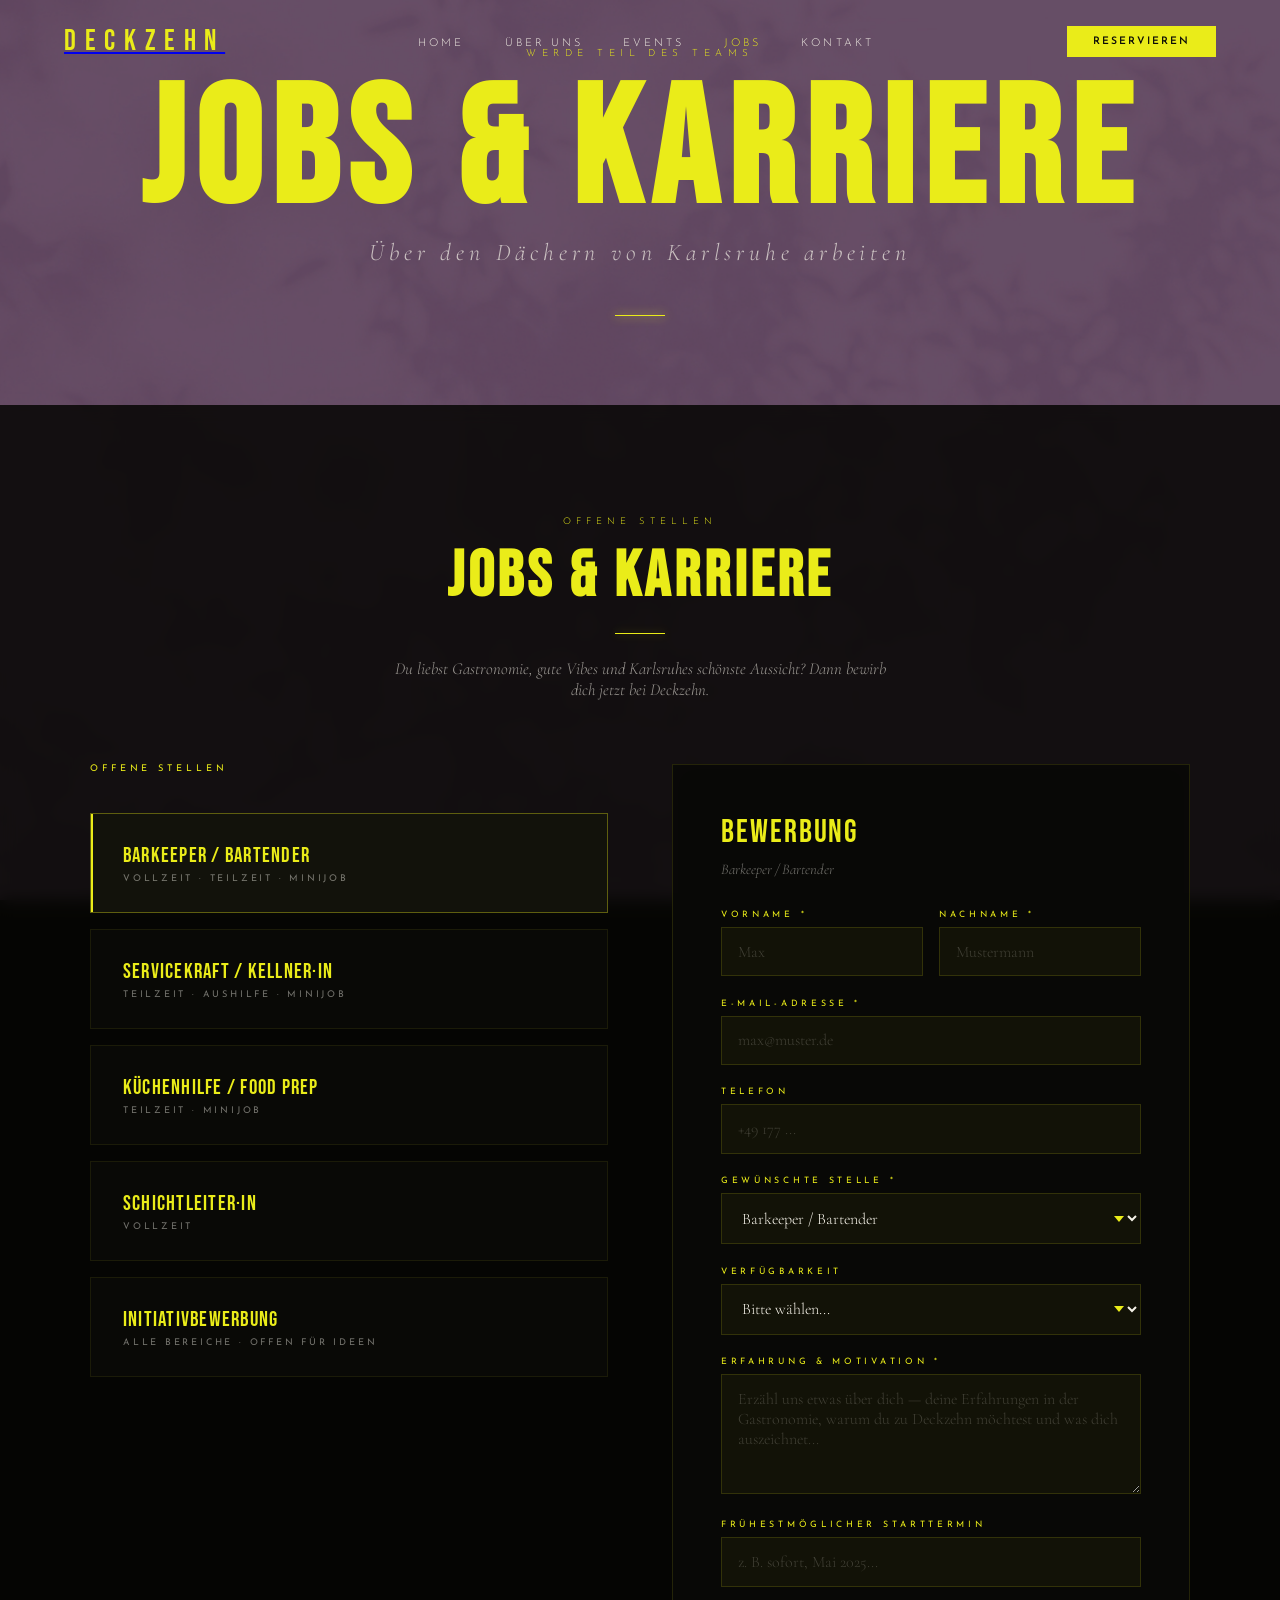
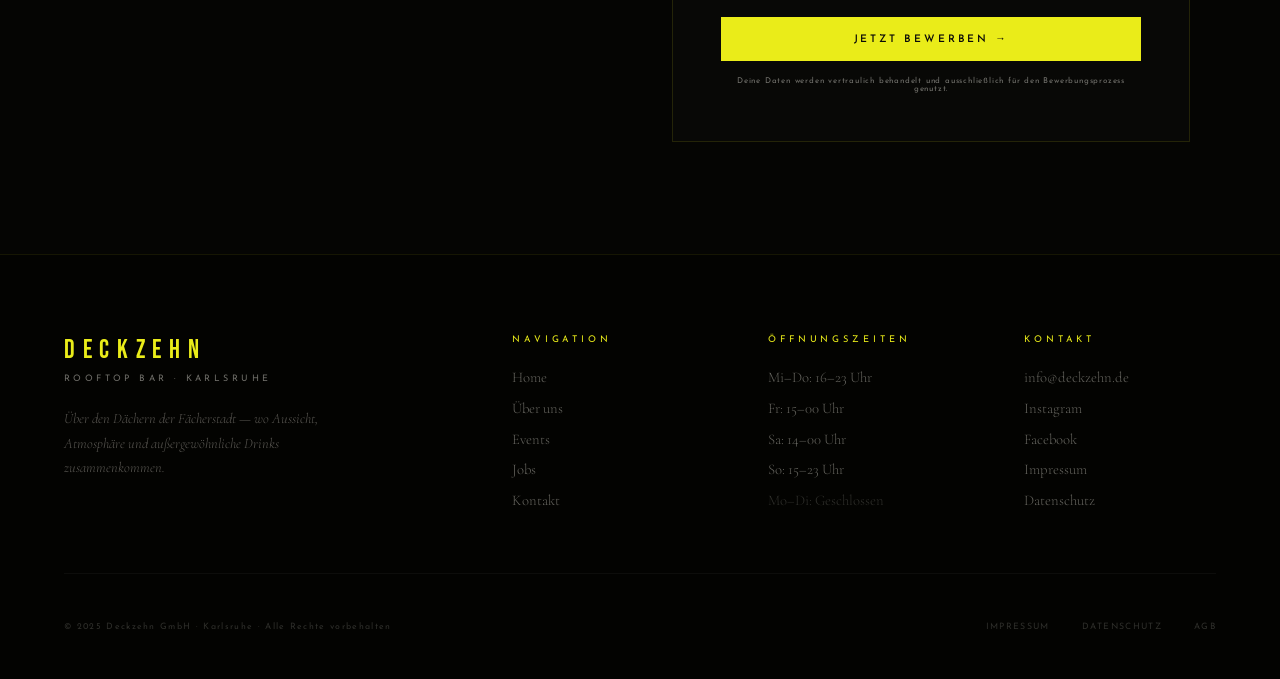
==== jobs.html @ 4a0c1bcc "Initial commit" ====
<!DOCTYPE html>
<html lang="de">
<head>
<meta charset="UTF-8">
<meta name="viewport" content="width=device-width, initial-scale=1.0">
<title>Jobs & Karriere | DECKZEHN Rooftop Bar Karlsruhe</title>
<link rel="preconnect" href="https://fonts.googleapis.com">
<link href="https://fonts.googleapis.com/css2?family=Bebas+Neue&family=Josefin+Sans:wght@100;200;300;400;600&family=Cormorant+Garamond:ital,wght@0,300;0,400;0,600;1,300;1,400&display=swap" rel="stylesheet">
<link rel="stylesheet" href="assets/css/styles.css">
</head>
<body>

<!-- NAVIGATION -->
<nav id="nav">
  <a href="index.html" class="nav-logo">
    <img src="https://deckzehn.de/wp-content/uploads/2025/05/Unbenannt-1_Zeichenflaeche-1-Kopie-2-scaled-e1747770946816.png"
         alt="DECKZEHN Logo"
         onerror="this.style.display='none'; this.nextElementSibling.style.display='block';">
    <span style="display:none; font-family:'Bebas Neue',sans-serif; font-size:1.8rem; letter-spacing:0.3em; color:#EAEC19;">DECKZEHN</span>
  </a>
  <ul class="nav-links">
    <li><a href="index.html">Home</a></li>
    <li><a href="index.html#about">Über uns</a></li>
    <li><a href="index.html#events">Events</a></li>
    <li><a href="jobs.html" style="color:var(--yellow);">Jobs</a></li>
    <li><a href="index.html#kontakt">Kontakt</a></li>
  </ul>
  <a href="index.html#kontakt" class="nav-cta">Reservieren</a>
  <button class="hamburger" id="hamburger" aria-label="Menü öffnen">
    <span></span><span></span><span></span>
  </button>
</nav>

<!-- MOBILE MENU -->
<div class="mobile-menu" id="mobileMenu">
  <a href="index.html" onclick="closeMobile()">Home</a>
  <a href="index.html#about" onclick="closeMobile()">Über uns</a>
  <a href="index.html#events" onclick="closeMobile()">Events</a>
  <a href="jobs.html" onclick="closeMobile()">Jobs</a>
  <a href="index.html#kontakt" onclick="closeMobile()">Kontakt</a>
</div>

<!-- JOBS HERO -->
<section class="hero" style="height:45vh; min-height:380px;">
  <div class="hero-content">
    <p class="hero-eyebrow">Werde Teil des Teams</p>
    <h1 class="hero-title">Jobs & Karriere</h1>
    <p class="hero-subtitle-line">Über den Dächern von Karlsruhe arbeiten</p>
    <div class="hero-divider"></div>
  </div>
</section>

<!-- JOBS / KARRIERE -->
<section class="jobs-section section-bg-dark" id="jobs">
  <div class="jobs-inner">
    <div class="jobs-header fade-in">
      <span class="section-label">Offene Stellen</span>
      <h2 class="section-title">Jobs & Karriere</h2>
      <div class="gold-line" style="margin:0 auto 1.5rem;"></div>
      <p style="font-family:var(--serif); font-size:1.05rem; font-weight:300; color:rgba(245,242,232,0.6); font-style:italic; max-width:500px; margin:0 auto;">
        Du liebst Gastronomie, gute Vibes und Karlsruhes schönste Aussicht? Dann bewirb dich jetzt bei Deckzehn.
      </p>
    </div>

    <div class="jobs-grid">
      <!-- Open Positions -->
      <div class="job-positions fade-in">
        <p style="font-family:var(--sans); font-size:0.58rem; letter-spacing:0.42em; text-transform:uppercase; color:var(--yellow); margin-bottom:1.5rem;">Offene Stellen</p>

        <div class="job-card active" onclick="selectJob(this, 'Barkeeper / Bartender')">
          <div class="job-title">Barkeeper / Bartender</div>
          <div class="job-type">Vollzeit · Teilzeit · Minijob</div>
        </div>

        <div class="job-card" onclick="selectJob(this, 'Servicekraft / Kellner·in')">
          <div class="job-title">Servicekraft / Kellner·in</div>
          <div class="job-type">Teilzeit · Aushilfe · Minijob</div>
        </div>

        <div class="job-card" onclick="selectJob(this, 'Küchenhilfe / Food Prep')">
          <div class="job-title">Küchenhilfe / Food Prep</div>
          <div class="job-type">Teilzeit · Minijob</div>
        </div>

        <div class="job-card" onclick="selectJob(this, 'Schichtleiter·in')">
          <div class="job-title">Schichtleiter·in</div>
          <div class="job-type">Vollzeit</div>
        </div>

        <div class="job-card" onclick="selectJob(this, 'Initiativbewerbung')">
          <div class="job-title">Initiativbewerbung</div>
          <div class="job-type">Alle Bereiche · Offen für Ideen</div>
        </div>
      </div>

      <!-- Application Form -->
      <div class="fade-in">
        <div class="application-form">
          <div id="formContent">
            <div class="form-title">Bewerbung</div>
            <div class="form-subtitle" id="formJobTitle">Barkeeper / Bartender</div>

            <div class="form-row">
              <div class="form-group">
                <label class="form-label" for="fName">Vorname *</label>
                <input class="form-input" type="text" id="fName" placeholder="Max" required>
              </div>
              <div class="form-group">
                <label class="form-label" for="fLastName">Nachname *</label>
                <input class="form-input" type="text" id="fLastName" placeholder="Mustermann" required>
              </div>
            </div>

            <div class="form-group">
              <label class="form-label" for="fEmail">E-Mail-Adresse *</label>
              <input class="form-input" type="email" id="fEmail" placeholder="max@muster.de" required>
            </div>

            <div class="form-group">
              <label class="form-label" for="fPhone">Telefon</label>
              <input class="form-input" type="tel" id="fPhone" placeholder="+49 177 ...">
            </div>

            <div class="form-group">
              <label class="form-label" for="fPosition">Gewünschte Stelle *</label>
              <select class="form-select form-input" id="fPosition">
                <option value="barkeeper">Barkeeper / Bartender</option>
                <option value="service">Servicekraft / Kellner·in</option>
                <option value="kueche">Küchenhilfe / Food Prep</option>
                <option value="schichtleiter">Schichtleiter·in</option>
                <option value="initiativ">Initiativbewerbung</option>
              </select>
            </div>

            <div class="form-group">
              <label class="form-label" for="fAvail">Verfügbarkeit</label>
              <select class="form-select form-input" id="fAvail">
                <option value="">Bitte wählen...</option>
                <option value="vollzeit">Vollzeit</option>
                <option value="teilzeit">Teilzeit</option>
                <option value="minijob">Minijob / Aushilfe</option>
                <option value="praktikum">Praktikum</option>
              </select>
            </div>

            <div class="form-group">
              <label class="form-label" for="fExp">Erfahrung & Motivation *</label>
              <textarea class="form-textarea" id="fExp" placeholder="Erzähl uns etwas über dich — deine Erfahrungen in der Gastronomie, warum du zu Deckzehn möchtest und was dich auszeichnet..."></textarea>
            </div>

            <div class="form-group">
              <label class="form-label" for="fStart">Frühestmöglicher Starttermin</label>
              <input class="form-input" type="text" id="fStart" placeholder="z. B. sofort, Mai 2025...">
            </div>

            <button class="form-submit" onclick="submitApplication()">Jetzt bewerben →</button>

            <p style="font-family:var(--sans); font-size:0.5rem; letter-spacing:0.1em; color:var(--muted); margin-top:1rem; text-align:center;">
              Deine Daten werden vertraulich behandelt und ausschließlich für den Bewerbungsprozess genutzt.
            </p>
          </div>

          <div class="form-success" id="formSuccess">
            <div class="form-success-icon">✦</div>
            <div class="form-success-title">Danke!</div>
            <p class="form-success-text">Deine Bewerbung ist bei uns eingegangen.<br>Wir melden uns so bald wie möglich bei dir.</p>
            <br>
            <a href="index.html" class="btn-outline" style="margin-top:1.5rem;">Zurück zur Startseite</a>
          </div>
        </div>
      </div>
    </div>
  </div>
</section>

<!-- FOOTER -->
<footer>
  <div class="footer-top">
    <div>
      <img class="footer-logo-img"
           src="https://deckzehn.de/wp-content/uploads/2025/05/Unbenannt-1_Zeichenflaeche-1-Kopie-2-scaled-e1747770946816.png"
           alt="DECKZEHN"
           onerror="this.style.display='none'; this.nextElementSibling.style.display='block';">
      <span style="display:none; font-family:'Bebas Neue',sans-serif; font-size:1.6rem; letter-spacing:0.3em; color:#EAEC19; margin-bottom:0.5rem; display:block;">DECKZEHN</span>
      <span class="footer-brand-sub">Rooftop Bar · Karlsruhe</span>
      <p class="footer-tagline">Über den Dächern der Fächerstadt — wo Aussicht, Atmosphäre und außergewöhnliche Drinks zusammenkommen.</p>
    </div>

    <div>
      <span class="footer-col-title">Navigation</span>
      <ul class="footer-links">
        <li><a href="index.html">Home</a></li>
        <li><a href="index.html#about">Über uns</a></li>
        <li><a href="index.html#events">Events</a></li>
        <li><a href="jobs.html">Jobs</a></li>
        <li><a href="index.html#kontakt">Kontakt</a></li>
      </ul>
    </div>

    <div>
      <span class="footer-col-title">Öffnungszeiten</span>
      <ul class="footer-links">
        <li><a href="#">Mi–Do: 16–23 Uhr</a></li>
        <li><a href="#">Fr: 15–00 Uhr</a></li>
        <li><a href="#">Sa: 14–00 Uhr</a></li>
        <li><a href="#">So: 15–23 Uhr</a></li>
        <li><a href="#" style="color:rgba(245,242,232,0.18);">Mo–Di: Geschlossen</a></li>
      </ul>
    </div>

    <div>
      <span class="footer-col-title">Kontakt</span>
      <ul class="footer-links">
        <li><a href="mailto:info@deckzehn.de">info@deckzehn.de</a></li>
        <li><a href="https://instagram.com/deckzehn_ka" target="_blank">Instagram</a></li>
        <li><a href="https://facebook.com/deckzehn" target="_blank">Facebook</a></li>
        <li><a href="https://deckzehn.de/impressum" target="_blank">Impressum</a></li>
        <li><a href="https://deckzehn.de/datenschutz" target="_blank">Datenschutz</a></li>
      </ul>
    </div>
  </div>

  <div class="footer-bottom">
    <p class="footer-copy">© 2025 Deckzehn GmbH · Karlsruhe · Alle Rechte vorbehalten</p>
    <div class="footer-legal">
      <a href="https://deckzehn.de/impressum" target="_blank">Impressum</a>
      <a href="https://deckzehn.de/datenschutz" target="_blank">Datenschutz</a>
      <a href="#">AGB</a>
    </div>
  </div>
</footer>

<script>
  // Sticky nav
  const nav = document.getElementById('nav');
  window.addEventListener('scroll', () => {
    nav.classList.toggle('scrolled', window.scrollY > 60);
  });

  // Hamburger
  const hamburger = document.getElementById('hamburger');
  const mobileMenu = document.getElementById('mobileMenu');
  hamburger.addEventListener('click', () => {
    mobileMenu.classList.toggle('open');
  });

  function closeMobile() {
    mobileMenu.classList.remove('open');
  }

  // Intersection observer for fade-in
  const observer = new IntersectionObserver((entries) => {
    entries.forEach((entry, i) => {
      if (entry.isIntersecting) {
        setTimeout(() => entry.target.classList.add('visible'), i * 80);
      }
    });
  }, { threshold: 0.1 });

  document.querySelectorAll('.fade-in').forEach(el => observer.observe(el));

  // Job card selection
  function selectJob(card, title) {
    document.querySelectorAll('.job-card').forEach(c => c.classList.remove('active'));
    card.classList.add('active');
    document.getElementById('formJobTitle').textContent = title;
    const pos = document.getElementById('fPosition');
    const map = {
      'Barkeeper / Bartender': 'barkeeper',
      'Servicekraft / Kellner·in': 'service',
      'Küchenhilfe / Food Prep': 'kueche',
      'Schichtleiter·in': 'schichtleiter',
      'Initiativbewerbung': 'initiativ'
    };
    if (map[title]) pos.value = map[title];
  }

  // Form submit
  function submitApplication() {
    const name = document.getElementById('fName').value.trim();
    const email = document.getElementById('fEmail').value.trim();
    const exp = document.getElementById('fExp').value.trim();

    if (!name || !email || !exp) {
      [['fName', name], ['fEmail', email], ['fExp', exp]].forEach(([id, val]) => {
        const el = document.getElementById(id);
        if (!val) {
          el.style.borderColor = 'rgba(255,80,80,0.6)';
          setTimeout(() => el.style.borderColor = '', 2000);
        }
      });
      return;
    }

    document.getElementById('formContent').style.display = 'none';
    document.getElementById('formSuccess').classList.add('visible');
  }
</script>
</body>
</html>
---- assets/css/styles.css ----
*, *::before, *::after { margin: 0; padding: 0; box-sizing: border-box; }

  :root {
    --yellow: #EAEC19;
    --yellow-dim: rgba(234, 236, 25, 0.75);
    --yellow-soft: rgba(234, 236, 25, 0.12);
    --yellow-glow: rgba(234, 236, 25, 0.25);
    --near-black: #0A0A08;
    --dark-bg: #0D0D0B;
    --card-bg: rgba(15,15,10,0.85);
    --off-white: #F5F2E8;
    --muted: rgba(245,242,232,0.45);
    --serif: 'Cormorant Garamond', Georgia, serif;
    --display: 'Bebas Neue', sans-serif;
    --sans: 'Josefin Sans', sans-serif;
    --transition: 0.4s cubic-bezier(0.25, 0.46, 0.45, 0.94);
    --bg-image: url('../images/deckzehn_background.jpg');
  }

  html { scroll-behavior: smooth; }

  body {
    font-family: var(--sans);
    background: var(--dark-bg) var(--bg-image) center/cover fixed;
    color: var(--off-white);
    overflow-x: hidden;
    cursor: default;
  }

  /* Global background overlay so content stays readable */
  body::before {
    content: '';
    position: fixed;
    inset: 0;
    background: rgba(8, 8, 5, 0.55);
    z-index: 0;
    pointer-events: none;
  }

  /* All sections sit above the overlay */
  nav, section, footer, .mobile-menu, .hero {
    position: relative;
    z-index: 1;
  }

  /* === NAV === */
  nav {
    position: fixed;
    top: 0; left: 0; right: 0;
    z-index: 100;
    display: flex;
    align-items: center;
    justify-content: space-between;
    padding: 1.5rem 4rem;
    transition: background var(--transition), padding var(--transition);
  }

  nav.scrolled {
    background: rgba(8, 8, 5, 0.95);
    backdrop-filter: blur(20px);
    padding: 1rem 4rem;
    border-bottom: 1px solid rgba(234, 236, 25, 0.15);
  }

  .nav-logo img {
    height: 52px;
    object-fit: contain;
    display: block;
    filter: drop-shadow(0 0 8px rgba(234,236,25,0.3));
  }

  .nav-links {
    display: flex;
    gap: 2.5rem;
    list-style: none;
  }

  .nav-links a {
    font-family: var(--sans);
    font-size: 0.68rem;
    font-weight: 300;
    letter-spacing: 0.28em;
    text-transform: uppercase;
    color: var(--off-white);
    text-decoration: none;
    position: relative;
    transition: color var(--transition);
  }

  .nav-links a::after {
    content: '';
    position: absolute;
    bottom: -4px; left: 0;
    width: 0; height: 1px;
    background: var(--yellow);
    transition: width var(--transition);
  }

  .nav-links a:hover { color: var(--yellow); }
  .nav-links a:hover::after { width: 100%; }

  .nav-cta {
    font-family: var(--sans);
    font-size: 0.65rem;
    font-weight: 600;
    letter-spacing: 0.2em;
    text-transform: uppercase;
    color: var(--near-black);
    background: var(--yellow);
    padding: 0.65rem 1.6rem;
    text-decoration: none;
    transition: background var(--transition), transform var(--transition), box-shadow var(--transition);
  }

  .nav-cta:hover {
    background: #f5f722;
    transform: translateY(-1px);
    box-shadow: 0 4px 20px rgba(234,236,25,0.4);
  }

  .hamburger {
    display: none;
    flex-direction: column;
    gap: 5px;
    cursor: pointer;
    background: none;
    border: none;
    padding: 4px;
  }

  .hamburger span {
    display: block; width: 24px; height: 1px;
    background: var(--off-white);
    transition: transform var(--transition), opacity var(--transition);
  }

  .mobile-menu {
    display: none;
    position: fixed;
    top: 0; left: 0; right: 0; bottom: 0;
    background: rgba(8, 8, 5, 0.98);
    z-index: 99;
    flex-direction: column;
    align-items: center;
    justify-content: center;
    gap: 2.5rem;
  }

  .mobile-menu.open { display: flex; }

  .mobile-menu a {
    font-family: var(--display);
    font-size: 3rem;
    letter-spacing: 0.12em;
    color: var(--off-white);
    text-decoration: none;
    transition: color var(--transition);
  }

  .mobile-menu a:hover { color: var(--yellow); }

  /* === HERO === */
  .hero {
    height: 100vh;
    min-height: 700px;
    display: flex;
    align-items: center;
    justify-content: center;
    overflow: hidden;
    background: transparent;
  }

  .hero-content {
    text-align: center;
    padding: 0 2rem;
    animation: heroFadeUp 1.4s ease both;
  }

  @keyframes heroFadeUp {
    from { opacity: 0; transform: translateY(40px); }
    to { opacity: 1; transform: translateY(0); }
  }

  .hero-logo-img {
    height: 140px;
    object-fit: contain;
    margin: 0 auto 2rem;
    display: block;
    animation: heroFadeUp 1.4s 0.2s ease both;
    opacity: 0;
  }

  .hero-eyebrow {
    font-family: var(--sans);
    font-size: 0.62rem;
    font-weight: 300;
    letter-spacing: 0.55em;
    text-transform: uppercase;
    color: var(--yellow);
    margin-bottom: 1.2rem;
    animation: heroFadeUp 1.4s 0.35s ease both;
    opacity: 0;
  }

  .hero-title {
    font-family: var(--display);
    font-size: clamp(5rem, 13vw, 11rem);
    line-height: 0.92;
    letter-spacing: 0.06em;
    color: var(--yellow);
    margin-bottom: 0.5rem;
    animation: heroFadeUp 1.4s 0.5s ease both;
    opacity: 0;
  }

  .hero-subtitle-line {
    font-family: var(--serif);
    font-size: clamp(1rem, 2.5vw, 1.5rem);
    font-weight: 300;
    font-style: italic;
    letter-spacing: 0.2em;
    color: rgba(245,242,232,0.7);
    margin-bottom: 3rem;
    animation: heroFadeUp 1.4s 0.65s ease both;
    opacity: 0;
  }

  .hero-divider {
    width: 50px;
    height: 1px;
    background: var(--yellow);
    margin: 0 auto 2.5rem;
    box-shadow: 0 0 10px var(--yellow);
    animation: heroFadeUp 1.4s 0.75s ease both;
    opacity: 0;
  }

  .hero-actions {
    display: flex;
    gap: 1.2rem;
    justify-content: center;
    flex-wrap: wrap;
    animation: heroFadeUp 1.4s 0.9s ease both;
    opacity: 0;
  }

  .btn-primary {
    font-family: var(--sans);
    font-size: 0.65rem;
    font-weight: 600;
    letter-spacing: 0.25em;
    text-transform: uppercase;
    color: var(--near-black);
    background: var(--yellow);
    padding: 1rem 2.4rem;
    text-decoration: none;
    transition: background var(--transition), transform var(--transition), box-shadow var(--transition);
    display: inline-block;
  }

  .btn-primary:hover {
    background: #f5f722;
    transform: translateY(-2px);
    box-shadow: 0 6px 24px rgba(234,236,25,0.45);
  }

  .btn-outline {
    font-family: var(--sans);
    font-size: 0.65rem;
    font-weight: 300;
    letter-spacing: 0.25em;
    text-transform: uppercase;
    color: var(--yellow);
    background: transparent;
    padding: 1rem 2.4rem;
    border: 1px solid rgba(234,236,25,0.45);
    text-decoration: none;
    transition: border-color var(--transition), background var(--transition), transform var(--transition);
    display: inline-block;
  }

  .btn-outline:hover {
    border-color: var(--yellow);
    background: rgba(234,236,25,0.08);
    transform: translateY(-2px);
  }

  .hero-scroll {
    position: absolute;
    bottom: 2.5rem;
    left: 50%;
    transform: translateX(-50%);
    display: flex;
    flex-direction: column;
    align-items: center;
    gap: 0.5rem;
    z-index: 2;
    animation: heroFadeUp 1.4s 1.2s ease both;
    opacity: 0;
  }

  .hero-scroll span {
    font-family: var(--sans);
    font-size: 0.55rem;
    letter-spacing: 0.35em;
    text-transform: uppercase;
    color: rgba(234,236,25,0.55);
  }

  .scroll-line {
    width: 1px;
    height: 40px;
    background: linear-gradient(to bottom, var(--yellow), transparent);
    animation: scrollPulse 2s ease-in-out infinite;
  }

  @keyframes scrollPulse {
    0%, 100% { opacity: 0.4; }
    50% { opacity: 1; }
  }

  /* === SECTION SHARED === */
  section { padding: 7rem 4rem; }

  .section-bg {
    background: rgba(8,8,5,0.72);
    backdrop-filter: blur(6px);
  }

  .section-bg-dark {
    background: rgba(5,5,3,0.85);
    backdrop-filter: blur(8px);
  }

  .section-label {
    font-family: var(--sans);
    font-size: 0.58rem;
    font-weight: 300;
    letter-spacing: 0.55em;
    text-transform: uppercase;
    color: var(--yellow);
    margin-bottom: 1.2rem;
    display: block;
  }

  .section-title {
    font-family: var(--display);
    font-size: clamp(2.5rem, 5vw, 4.5rem);
    line-height: 1.0;
    letter-spacing: 0.06em;
    color: var(--yellow);
    margin-bottom: 1.5rem;
  }

  .gold-line {
    width: 50px; height: 1px;
    background: var(--yellow);
    margin-bottom: 2rem;
    box-shadow: 0 0 8px rgba(234,236,25,0.4);
  }

  /* === ABOUT === */
  .about {
    display: grid;
    grid-template-columns: 1fr 1fr;
    gap: 6rem;
    align-items: center;
    max-width: 1400px;
    margin: 0 auto;
    padding: 8rem 4rem;
  }

  .about-text p {
    font-family: var(--serif);
    font-size: 1.1rem;
    font-weight: 300;
    line-height: 1.9;
    color: rgba(245,242,232,0.7);
    margin-bottom: 1.4rem;
  }

  .about-text p:first-of-type {
    font-size: 1.3rem;
    color: var(--off-white);
  }

  .about-image-frame {
    width: 100%;
    aspect-ratio: 4/5;
    background: rgba(10,10,7,0.6);
    position: relative;
    overflow: hidden;
    border: 1px solid rgba(234,236,25,0.15);
  }

  .city-art {
    position: absolute;
    bottom: 0; left: 0; right: 0;
    height: 55%;
    background: rgba(5,5,3,0.9);
    clip-path: polygon(
      0 60%, 5% 60%, 5% 20%, 8% 20%, 8% 10%, 11% 10%, 11% 20%, 14% 20%,
      14% 30%, 18% 30%, 18% 5%, 21% 5%, 21% 30%, 25% 30%, 25% 40%,
      28% 40%, 28% 15%, 31% 15%, 31% 12%, 33% 12%, 33% 15%, 36% 15%,
      36% 35%, 40% 35%, 40% 25%, 43% 25%, 43% 20%, 46% 20%, 46% 25%,
      50% 25%, 50% 0%, 52% 0%, 52% 25%, 55% 25%, 55% 30%,
      58% 30%, 58% 18%, 61% 18%, 61% 14%, 63% 14%, 63% 18%, 66% 18%,
      66% 28%, 70% 28%, 70% 40%, 73% 40%, 73% 22%, 76% 22%, 76% 40%,
      80% 40%, 80% 50%, 83% 50%, 83% 35%, 86% 35%, 86% 30%, 89% 30%,
      89% 45%, 92% 45%, 92% 55%, 96% 55%, 96% 60%, 100% 60%, 100% 100%, 0 100%
    );
  }

  .city-glow {
    position: absolute;
    bottom: 53%;
    left: 0; right: 0;
    height: 80px;
    background: linear-gradient(to top, rgba(234,236,25,0.08), transparent);
  }

  .rooftop-art {
    position: absolute;
    top: 10%;
    left: 50%;
    transform: translateX(-50%);
    text-align: center;
    white-space: nowrap;
  }

  .rooftop-art-text {
    font-family: var(--display);
    font-size: 5rem;
    color: rgba(234,236,25,0.06);
    letter-spacing: 0.08em;
    line-height: 1;
  }

  .stars {
    position: absolute;
    inset: 0;
    overflow: hidden;
  }

  .star {
    position: absolute;
    width: 2px; height: 2px;
    background: rgba(234,236,25,0.55);
    border-radius: 50%;
    animation: twinkle var(--d) ease-in-out infinite;
  }

  @keyframes twinkle {
    0%, 100% { opacity: 0.15; }
    50% { opacity: 0.9; }
  }

  .about-stats {
    display: grid;
    grid-template-columns: repeat(3, 1fr);
    gap: 2rem;
    margin-top: 3rem;
    padding-top: 2.5rem;
    border-top: 1px solid rgba(234,236,25,0.12);
  }

  .stat-num {
    font-family: var(--display);
    font-size: 2.8rem;
    color: var(--yellow);
    display: block;
    line-height: 1;
    margin-bottom: 0.4rem;
    text-shadow: 0 0 20px rgba(234,236,25,0.3);
  }

  .stat-label {
    font-family: var(--sans);
    font-size: 0.58rem;
    letter-spacing: 0.25em;
    text-transform: uppercase;
    color: var(--muted);
  }

  /* === DECKS === */
  .decks-section {
    padding: 7rem 4rem;
  }

  .decks-header {
    text-align: center;
    max-width: 600px;
    margin: 0 auto 5rem;
  }

  .decks-grid {
    display: grid;
    grid-template-columns: repeat(4, 1fr);
    gap: 1.5rem;
    max-width: 1400px;
    margin: 0 auto;
  }

  .deck-card {
    background: rgba(18,18,12,0.86);
    backdrop-filter: blur(8px);
    padding: 3rem 2rem;
    position: relative;
    overflow: hidden;
    transition: transform var(--transition), background var(--transition), box-shadow var(--transition), border-color var(--transition);
    border: 1px solid rgba(234,236,25,0.05);
    box-shadow: 0 10px 30px rgba(0,0,0,0.22);
  }

  .deck-card::before {
    content: '';
    position: absolute;
    top: 0; left: 0; right: 0;
    height: 2px;
    background: linear-gradient(90deg, transparent, var(--yellow), transparent);
    opacity: 0;
    transition: opacity var(--transition);
  }

  .deck-card:hover { background: rgba(26,26,18,0.95); transform: translateY(-4px) scale(1.02); border-color: rgba(234,236,25,0.35); box-shadow: 0 20px 40px rgba(0,0,0,0.35); }
  .deck-card:hover::before { opacity: 1; }

  .deck-number {
    font-family: var(--display);
    font-size: 5rem;
    color: rgba(234,236,25,0.07);
    line-height: 1;
    margin-bottom: 1.5rem;
    display: block;
  }

  .deck-icon {
    font-size: 1.8rem;
    margin-bottom: 1rem;
    display: block;
  }

  .deck-name {
    font-family: var(--sans);
    font-size: 0.62rem;
    font-weight: 400;
    letter-spacing: 0.32em;
    text-transform: uppercase;
    color: var(--yellow);
    margin-bottom: 0.8rem;
    display: block;
  }

  .deck-title {
    font-family: var(--serif);
    font-size: 1.4rem;
    font-weight: 300;
    color: var(--off-white);
    margin-bottom: 1rem;
    line-height: 1.3;
  }

  .deck-desc {
    font-family: var(--serif);
    font-size: 0.95rem;
    font-weight: 300;
    color: rgba(245,242,232,0.5);
    line-height: 1.7;
  }

  /* === EVENTS === */
  .events-section {
    padding: 7rem 4rem;
  }

  .events-header {
    text-align: center;
    max-width: 600px;
    margin: 0 auto 4rem;
  }

  .events-row {
    display: grid;
    grid-template-columns: repeat(3, 1fr);
    gap: 1.5rem;
    max-width: 1400px;
    margin: 0 auto;
  }

  .event-card {
    background: rgba(12,12,8,0.82);
    backdrop-filter: blur(8px);
    padding: 2.5rem;
    position: relative;
    border-bottom: 2px solid transparent;
    transition: border-color var(--transition), background var(--transition);
    border: 1px solid rgba(234,236,25,0.05);
  }

  .event-card:hover {
    background: rgba(20,20,12,0.92);
    border-bottom: 2px solid var(--yellow);
  }

  .event-date {
    font-family: var(--display);
    font-size: 0.85rem;
    letter-spacing: 0.2em;
    color: var(--yellow);
    margin-bottom: 0.8rem;
    display: block;
  }

  .event-title {
    font-family: var(--serif);
    font-size: 1.5rem;
    font-weight: 300;
    color: var(--off-white);
    margin-bottom: 0.8rem;
    line-height: 1.3;
  }

  .event-desc {
    font-family: var(--sans);
    font-size: 0.72rem;
    font-weight: 200;
    letter-spacing: 0.05em;
    color: var(--muted);
    line-height: 1.7;
    margin-bottom: 1.5rem;
  }

  .event-tag {
    display: inline-block;
    font-family: var(--sans);
    font-size: 0.52rem;
    letter-spacing: 0.3em;
    text-transform: uppercase;
    color: rgba(234,236,25,0.7);
    background: rgba(234,236,25,0.08);
    padding: 0.4rem 0.9rem;
    border: 1px solid rgba(234,236,25,0.15);
  }

  /* === OPENING HOURS === */
  .hours-section {
    padding: 7rem 4rem;
  }

  .hours-inner {
    max-width: 1100px;
    margin: 0 auto;
    display: grid;
    grid-template-columns: 1fr 1fr;
    gap: 6rem;
    align-items: start;
  }

  .hours-table {
    width: 100%;
    border-collapse: collapse;
    margin-top: 1rem;
  }

  .hours-table tr {
    border-bottom: 1px solid rgba(234,236,25,0.07);
  }

  .hours-table td {
    padding: 1.1rem 0;
    font-family: var(--serif);
    font-size: 1rem;
    font-weight: 300;
  }

  .hours-table td:first-child {
    color: rgba(245,242,232,0.5);
    letter-spacing: 0.05em;
  }

  .hours-table td:last-child {
    text-align: right;
    color: var(--off-white);
  }

  .hours-table .closed { color: rgba(245,242,232,0.2) !important; }

  .contact-info { display: flex; flex-direction: column; gap: 2rem; }

  .contact-label {
    font-family: var(--sans);
    font-size: 0.55rem;
    letter-spacing: 0.42em;
    text-transform: uppercase;
    color: var(--yellow);
    display: block;
    margin-bottom: 0.6rem;
  }

  .contact-value {
    font-family: var(--serif);
    font-size: 1.05rem;
    font-weight: 300;
    color: var(--off-white);
    line-height: 1.6;
    text-decoration: none;
  }

  .contact-value:hover { color: var(--yellow); }

  .social-links {
    display: flex;
    gap: 1.2rem;
    margin-top: 0.5rem;
  }

  .social-link {
    font-family: var(--sans);
    font-size: 0.6rem;
    letter-spacing: 0.25em;
    text-transform: uppercase;
    color: var(--muted);
    text-decoration: none;
    padding-bottom: 2px;
    border-bottom: 1px solid rgba(234,236,25,0.15);
    transition: color var(--transition), border-color var(--transition);
  }

  .social-link:hover {
    color: var(--yellow);
    border-bottom-color: var(--yellow);
  }

  /* === JOB / KARRIERE === */
  .jobs-section {
    padding: 7rem 4rem;
  }

  .jobs-inner {
    max-width: 1100px;
    margin: 0 auto;
  }

  .jobs-header {
    text-align: center;
    margin-bottom: 4rem;
  }

  .jobs-header .section-title { text-align: center; }
  .jobs-header .gold-line { margin: 0 auto 2rem; }

  .jobs-grid {
    display: grid;
    grid-template-columns: 1fr 1fr;
    gap: 4rem;
    align-items: start;
  }

  .job-positions {
    display: flex;
    flex-direction: column;
    gap: 1rem;
  }

  .job-card {
    background: rgba(12,12,8,0.82);
    backdrop-filter: blur(8px);
    border: 1px solid rgba(234,236,25,0.08);
    padding: 1.8rem 2rem;
    cursor: pointer;
    transition: background var(--transition), border-color var(--transition);
    position: relative;
  }

  .job-card:hover, .job-card.active {
    background: rgba(20,20,12,0.92);
    border-color: rgba(234,236,25,0.35);
  }

  .job-card::before {
    content: '';
    position: absolute;
    left: 0; top: 0; bottom: 0;
    width: 2px;
    background: var(--yellow);
    transform: scaleY(0);
    transition: transform var(--transition);
    transform-origin: bottom;
  }

  .job-card.active::before, .job-card:hover::before { transform: scaleY(1); transform-origin: top; }

  .job-title {
    font-family: var(--display);
    font-size: 1.3rem;
    letter-spacing: 0.06em;
    color: var(--yellow);
    margin-bottom: 0.4rem;
  }

  .job-type {
    font-family: var(--sans);
    font-size: 0.58rem;
    letter-spacing: 0.3em;
    text-transform: uppercase;
    color: var(--muted);
  }

  /* Application Form */
  .application-form {
    background: rgba(10,10,7,0.88);
    backdrop-filter: blur(12px);
    border: 1px solid rgba(234,236,25,0.12);
    padding: 3rem;
  }

  .form-title {
    font-family: var(--display);
    font-size: 2rem;
    letter-spacing: 0.06em;
    color: var(--yellow);
    margin-bottom: 0.5rem;
  }

  .form-subtitle {
    font-family: var(--serif);
    font-size: 0.92rem;
    font-style: italic;
    color: var(--muted);
    margin-bottom: 2rem;
    font-weight: 300;
  }

  .form-group {
    margin-bottom: 1.4rem;
  }

  .form-label {
    font-family: var(--sans);
    font-size: 0.55rem;
    letter-spacing: 0.42em;
    text-transform: uppercase;
    color: var(--yellow);
    display: block;
    margin-bottom: 0.5rem;
  }

  .form-input, .form-select, .form-textarea {
    width: 100%;
    background: rgba(234,236,25,0.04);
    border: 1px solid rgba(234,236,25,0.15);
    color: var(--off-white);
    font-family: var(--serif);
    font-size: 1rem;
    font-weight: 300;
    padding: 0.85rem 1rem;
    outline: none;
    transition: border-color var(--transition), background var(--transition);
    /*-webkit-appearance: none;*/
  }

  .form-input::placeholder, .form-textarea::placeholder {
    color: rgba(245,242,232,0.2);
  }

  .form-input:focus, .form-select:focus, .form-textarea:focus {
    border-color: rgba(234,236,25,0.55);
    background: rgba(234,236,25,0.06);
  }

  .form-select {
    cursor: pointer;
    background-image: url("data:image/svg+xml,%3Csvg xmlns='http://www.w3.org/2000/svg' width='10' height='6'%3E%3Cpath d='M0 0l5 6 5-6z' fill='%23EAEC19'/%3E%3C/svg%3E");
    background-repeat: no-repeat;
    background-position: right 1rem center;
    padding-right: 2.5rem;
  }

  .form-select option {
    background: #0D0D0B;
    color: var(--off-white);
  }

  .form-textarea {
    resize: vertical;
    min-height: 120px;
  }

  .form-row {
    display: grid;
    grid-template-columns: 1fr 1fr;
    gap: 1rem;
  }

  .form-submit {
    font-family: var(--sans);
    font-size: 0.65rem;
    font-weight: 600;
    letter-spacing: 0.28em;
    text-transform: uppercase;
    color: var(--near-black);
    background: var(--yellow);
    border: none;
    padding: 1rem 2.4rem;
    cursor: pointer;
    width: 100%;
    margin-top: 0.5rem;
    transition: background var(--transition), box-shadow var(--transition), transform var(--transition);
  }

  .form-submit:hover {
    background: #f5f722;
    box-shadow: 0 4px 24px rgba(234,236,25,0.4);
    transform: translateY(-1px);
  }

  .form-success {
    display: none;
    text-align: center;
    padding: 2rem;
  }

  .form-success.visible { display: block; }

  .form-success-icon {
    font-size: 3rem;
    margin-bottom: 1rem;
  }

  .form-success-title {
    font-family: var(--display);
    font-size: 2rem;
    color: var(--yellow);
    letter-spacing: 0.06em;
    margin-bottom: 0.5rem;
  }

  .form-success-text {
    font-family: var(--serif);
    font-size: 1rem;
    font-weight: 300;
    color: var(--muted);
    font-style: italic;
  }

  /* === INSTAGRAM STRIP === */
  .instagram-section {
    padding: 5rem 4rem;
    text-align: center;
  }

  .insta-label {
    font-family: var(--sans);
    font-size: 0.58rem;
    letter-spacing: 0.55em;
    text-transform: uppercase;
    color: var(--yellow);
    margin-bottom: 0.5rem;
    display: block;
  }

  .insta-handle {
    font-family: var(--serif);
    font-size: 1.8rem;
    font-weight: 300;
    font-style: italic;
    color: var(--off-white);
    margin-bottom: 3rem;
    display: block;
    text-decoration: none;
    transition: color var(--transition);
  }

  .insta-handle:hover { color: var(--yellow); }

  .insta-grid {
    display: grid;
    grid-template-columns: repeat(3, 1fr);
    gap: 6px;
    max-width: 1100px;
    margin: 0 auto;
  }

  .insta-item img {
    width: 100%;
    height: 100%;
    object-fit: cover;
    display: block;
    transition: transform 0.6s cubic-bezier(0.25, 0.46, 0.45, 0.94), filter 0.6s ease;
    filter: brightness(0.85) saturate(0.9);
  }

  .insta-item:hover img {
    transform: scale(1.05);
    filter: brightness(1) saturate(1.1);
  }

  /* === GALLERY === */
  .gallery-section {
    padding: 5rem 4rem;
  }

  .gallery-header {
    text-align: center;
    margin-bottom: 3rem;
  }

  .gallery-grid {
    display: grid;
    grid-template-columns: 1.2fr 0.8fr 1fr;
    gap: 1rem;
    max-width: 1200px;
    margin: 0 auto;
  }

  .gallery-item {
    position: relative;
    overflow: hidden;
    border: 1px solid rgba(234,236,25,0.08);
  }

  .gallery-item img {
    width: 100%;
    height: 360px;
    object-fit: cover;
    display: block;
    transition: transform 0.6s cubic-bezier(0.25, 0.46, 0.45, 0.94), filter 0.6s ease;
    filter: brightness(0.88);
  }

  .gallery-item:hover img {
    transform: scale(1.04);
    filter: brightness(1);
  }

  .gallery-item::after {
    content: '';
    position: absolute;
    bottom: 0; left: 0; right: 0;
    height: 40%;
    background: linear-gradient(to top, rgba(8,8,5,0.7) 0%, transparent 100%);
    pointer-events: none;
  }

  .insta-item {
    aspect-ratio: 1;
    background: rgba(12,12,8,0.85);
    overflow: hidden;
    position: relative;
    cursor: pointer;
    border: 1px solid rgba(234,236,25,0.05);
    display: block;
    text-decoration: none;
  }

  .insta-item:hover .insta-overlay { opacity: 1; }

  .insta-overlay {
    position: absolute;
    inset: 0;
    background: rgba(234,236,25,0.15);
    opacity: 0;
    transition: opacity var(--transition);
    display: flex;
    align-items: center;
    justify-content: center;
  }

  .insta-icon {
    font-size: 1.5rem;
    color: var(--yellow);
    font-weight: 100;
  }

  .ig-inner {
    width: 100%;
    height: 100%;
    display: flex;
    align-items: center;
    justify-content: center;
    position: relative;
  }

  /* === CTA BANNER === */
  .cta-banner {
    padding: 7rem 4rem;
    text-align: center;
    position: relative;
    overflow: hidden;
    border-top: 1px solid rgba(234,236,25,0.08);
  }

  .cta-bg-text {
    position: absolute;
    top: 50%;
    left: 50%;
    transform: translate(-50%, -50%);
    font-family: var(--display);
    font-size: 18vw;
    color: rgba(234,236,25,0.025);
    letter-spacing: 0.1em;
    white-space: nowrap;
    pointer-events: none;
    user-select: none;
  }

  .cta-content { position: relative; z-index: 1; }

  .cta-title {
    font-family: var(--display);
    font-size: clamp(2.5rem, 5vw, 4.5rem);
    letter-spacing: 0.06em;
    color: var(--yellow);
    margin-bottom: 0.8rem;
    text-shadow: 0 0 40px rgba(234,236,25,0.2);
  }

  .cta-sub {
    font-family: var(--sans);
    font-size: 0.68rem;
    letter-spacing: 0.25em;
    text-transform: uppercase;
    color: var(--muted);
    margin-bottom: 3rem;
  }

  /* === FOOTER === */
  footer {
    background: rgba(4,4,2,0.95);
    padding: 5rem 4rem 3rem;
    border-top: 1px solid rgba(234,236,25,0.08);
    position: relative;
    z-index: 1;
  }

  .footer-top {
    display: grid;
    grid-template-columns: 2fr 1fr 1fr 1fr;
    gap: 4rem;
    max-width: 1400px;
    margin: 0 auto;
    padding-bottom: 4rem;
    border-bottom: 1px solid rgba(255,255,255,0.04);
  }

  .footer-logo-img {
    height: 48px;
    object-fit: contain;
    display: block;
    margin-bottom: 0.8rem;
    filter: drop-shadow(0 0 6px rgba(234,236,25,0.2));
  }

  .footer-brand-sub {
    font-family: var(--sans);
    font-size: 0.56rem;
    letter-spacing: 0.38em;
    text-transform: uppercase;
    color: var(--muted);
    margin-bottom: 1.5rem;
    display: block;
  }

  .footer-tagline {
    font-family: var(--serif);
    font-size: 0.9rem;
    font-weight: 300;
    font-style: italic;
    color: rgba(245,242,232,0.35);
    line-height: 1.7;
    max-width: 260px;
  }

  .footer-col-title {
    font-family: var(--sans);
    font-size: 0.58rem;
    letter-spacing: 0.42em;
    text-transform: uppercase;
    color: var(--yellow);
    margin-bottom: 1.5rem;
    display: block;
  }

  .footer-links {
    list-style: none;
    display: flex;
    flex-direction: column;
    gap: 0.8rem;
  }

  .footer-links a {
    font-family: var(--serif);
    font-size: 0.92rem;
    font-weight: 300;
    color: rgba(245,242,232,0.4);
    text-decoration: none;
    transition: color var(--transition);
  }

  .footer-links a:hover { color: var(--yellow); }

  .footer-bottom {
    display: flex;
    justify-content: space-between;
    align-items: center;
    max-width: 1400px;
    margin: 3rem auto 0;
    flex-wrap: wrap;
    gap: 1rem;
  }

  .footer-copy {
    font-family: var(--sans);
    font-size: 0.55rem;
    letter-spacing: 0.15em;
    color: rgba(245,242,232,0.18);
  }

  .footer-legal {
    display: flex;
    gap: 2rem;
  }

  .footer-legal a {
    font-family: var(--sans);
    font-size: 0.55rem;
    letter-spacing: 0.15em;
    text-transform: uppercase;
    color: rgba(245,242,232,0.18);
    text-decoration: none;
    transition: color var(--transition);
  }

  .footer-legal a:hover { color: var(--yellow); }

  /* === RESPONSIVE === */
  @media (max-width: 1024px) {
    nav { padding: 1.5rem 2rem; }
    nav.scrolled { padding: 1rem 2rem; }
    section { padding: 5rem 2rem; }
    .about { grid-template-columns: 1fr; gap: 4rem; padding: 5rem 2rem; }
    .decks-grid { grid-template-columns: repeat(2, 1fr); }
    .events-row { grid-template-columns: 1fr 1fr; }
    .hours-inner { grid-template-columns: 1fr; gap: 3rem; }
    .insta-grid { grid-template-columns: repeat(3, 1fr); }
    .footer-top { grid-template-columns: 1fr 1fr; gap: 3rem; }
    .jobs-grid { grid-template-columns: 1fr; }
    .gallery-section { padding: 5rem 2rem; }
    .gallery-grid { grid-template-columns: 1fr 1fr; gap: 0.75rem; }
    .gallery-grid .gallery-item:last-child { grid-column: span 2; }
    .gallery-item img { height: 280px; }
  }

  @media (max-width: 768px) {
    .nav-links, .nav-cta { display: none; }
    .hamburger { display: flex; }
    nav { padding: 1.2rem 1.5rem; }
    .nav-logo img { height: 40px; }
    .about-stats { grid-template-columns: repeat(3, 1fr); }
    .decks-grid { grid-template-columns: 1fr 1fr; }
    .events-row { grid-template-columns: 1fr; }
    .insta-grid { grid-template-columns: repeat(3, 1fr); }
    .footer-top { grid-template-columns: 1fr; gap: 2.5rem; }
    .footer-bottom { flex-direction: column; align-items: flex-start; }
    .form-row { grid-template-columns: 1fr; }
    footer { padding: 4rem 2rem 2.5rem; }
    .gallery-grid { grid-template-columns: 1fr; }
    .gallery-grid .gallery-item:last-child { grid-column: span 1; }
    .gallery-item img { height: 240px; }
  }

  @media (max-width: 480px) {
    .decks-grid { grid-template-columns: 1fr; }
    .insta-grid { grid-template-columns: repeat(3, 1fr); }
  }

  /* Fade-in animation */
  .fade-in {
    opacity: 0;
    transform: translateY(30px);
    transition: opacity 0.9s ease, transform 0.9s ease;
  }

  .fade-in.visible {
    opacity: 1;
    transform: translateY(0);
  }
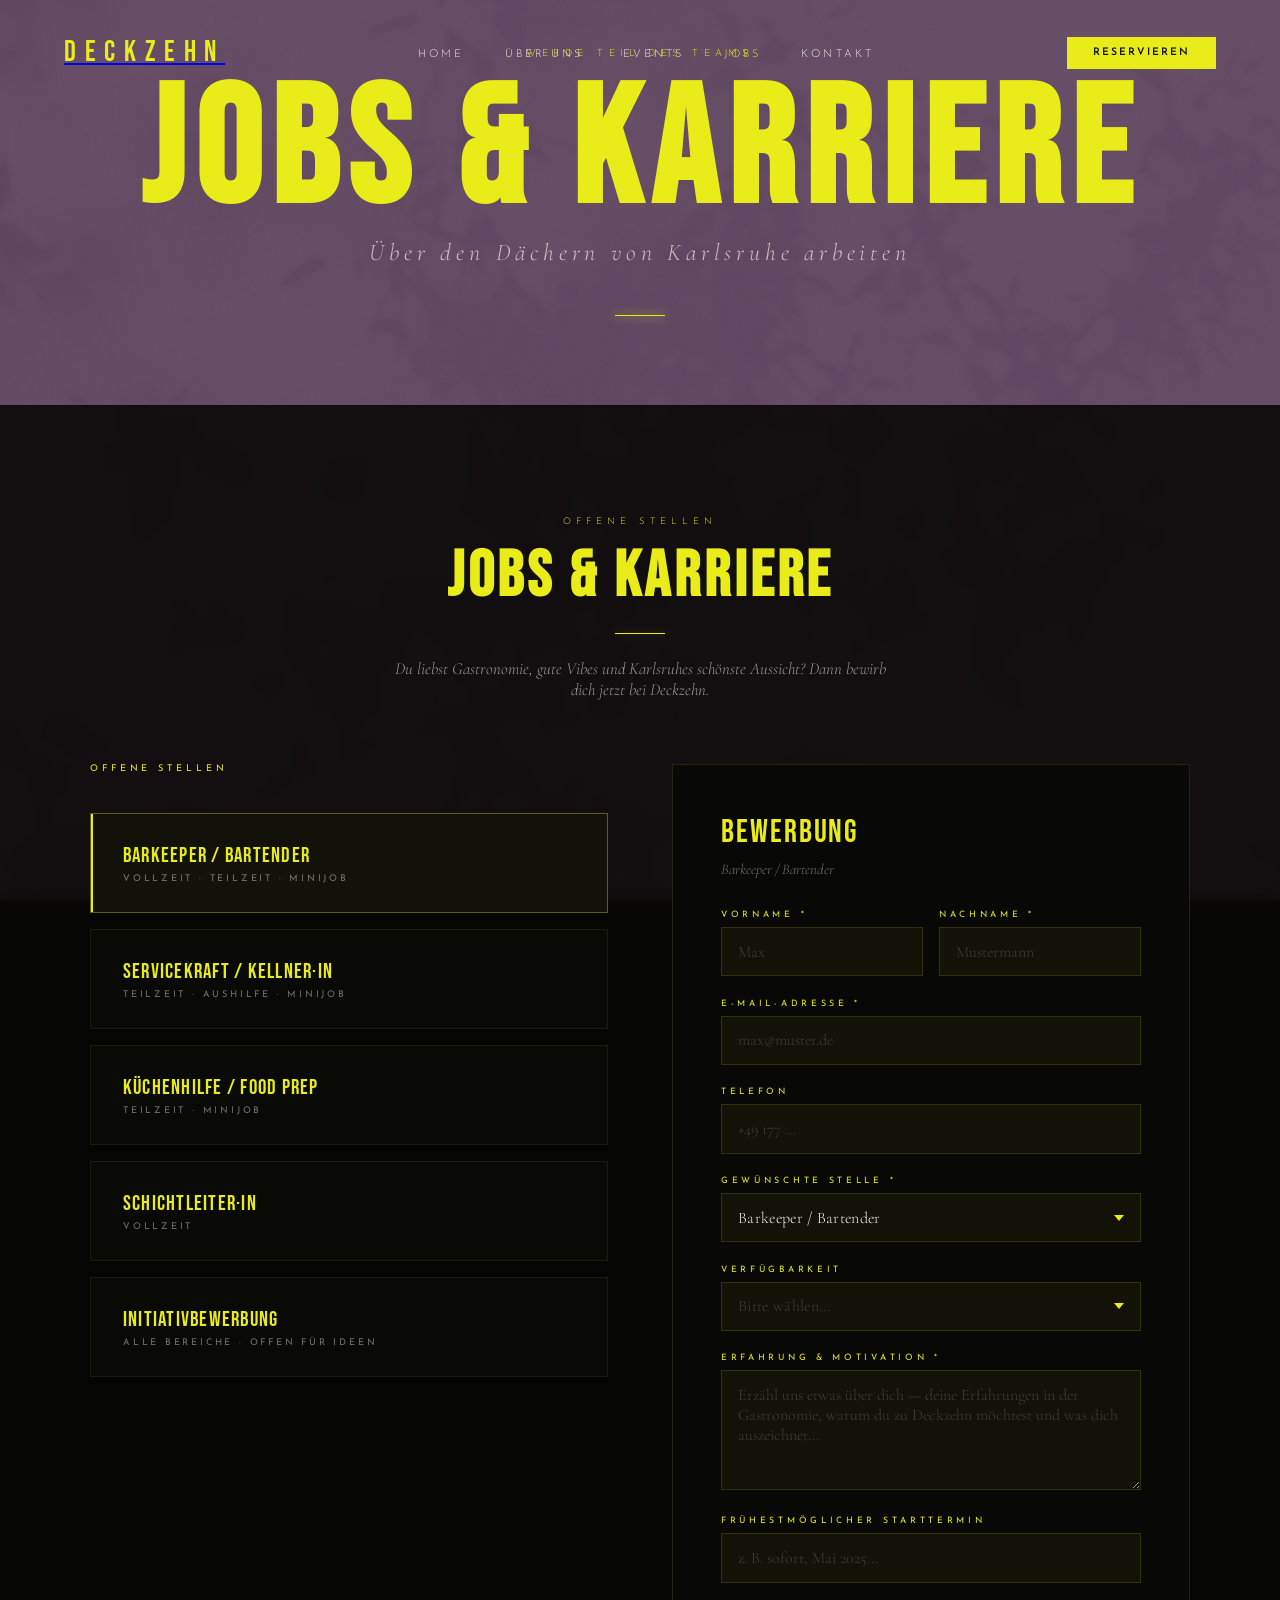
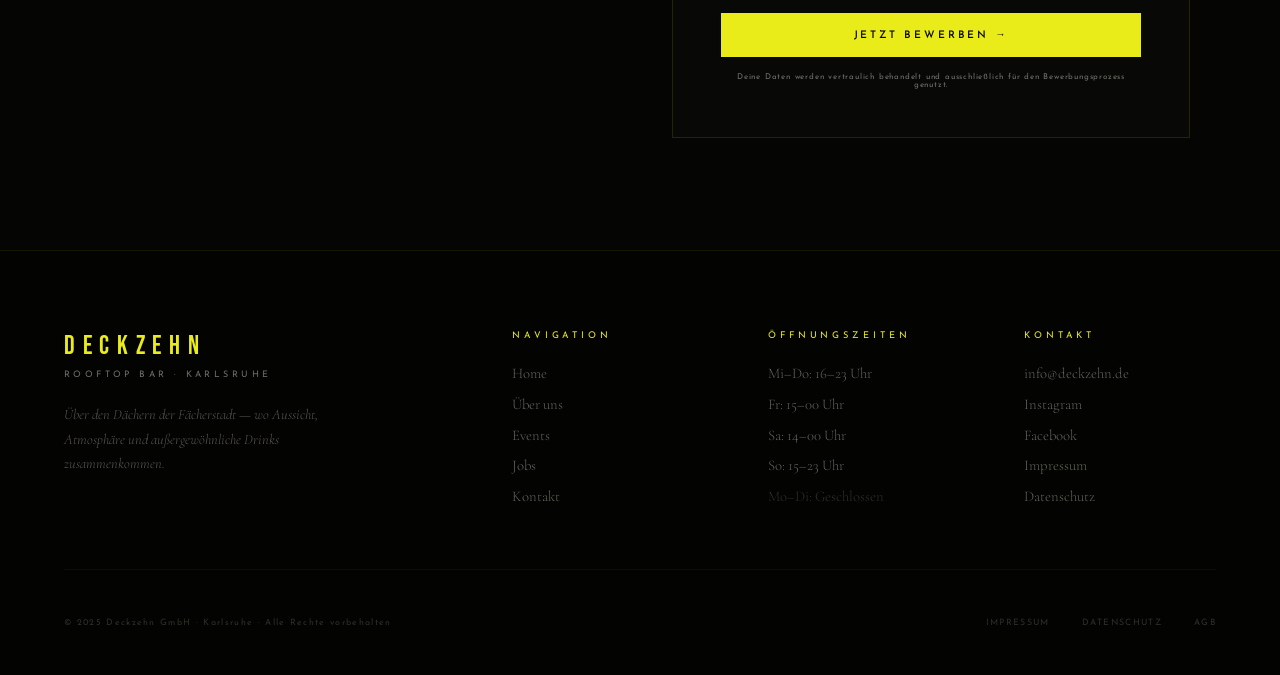
==== commit 77193d1d: "Style changes" ====
--- a/jobs.html
+++ b/jobs.html
@@ -272,8 +272,89 @@
       'Schichtleiter·in': 'schichtleiter',
       'Initiativbewerbung': 'initiativ'
     };
-    if (map[title]) pos.value = map[title];
-  }
+    if (map[title]) {
+      pos.value = map[title];
+      updateCustomSelect(pos);
+    }
+  }
+
+  // Custom select init
+  function initCustomSelects() {
+    document.querySelectorAll('.form-select').forEach(select => {
+      const wrapper = document.createElement('div');
+      wrapper.className = 'cs-wrapper';
+      select.parentNode.insertBefore(wrapper, select);
+      wrapper.appendChild(select);
+
+      const options = Array.from(select.options);
+      const selOpt = options[select.selectedIndex];
+      const isPlaceholder = !selOpt.value;
+
+      const trigger = document.createElement('div');
+      trigger.className = 'cs-trigger';
+      trigger.setAttribute('tabindex', '0');
+      trigger.innerHTML = `<span class="cs-trigger-label${isPlaceholder ? ' cs-placeholder' : ''}">${selOpt.text}</span><span class="cs-arrow"></span>`;
+
+      const panel = document.createElement('div');
+      panel.className = 'cs-panel';
+
+      options.forEach(opt => {
+        if (!opt.value) return;
+        const item = document.createElement('div');
+        item.className = 'cs-option' + (opt.value === select.value ? ' selected' : '');
+        item.dataset.value = opt.value;
+        item.textContent = opt.text;
+        item.addEventListener('click', e => {
+          e.stopPropagation();
+          select.value = opt.value;
+          const lbl = trigger.querySelector('.cs-trigger-label');
+          lbl.textContent = opt.text;
+          lbl.classList.remove('cs-placeholder');
+          panel.querySelectorAll('.cs-option').forEach(o => o.classList.remove('selected'));
+          item.classList.add('selected');
+          trigger.classList.remove('open');
+          panel.classList.remove('open');
+        });
+        panel.appendChild(item);
+      });
+
+      trigger.addEventListener('click', e => {
+        e.stopPropagation();
+        const willOpen = !panel.classList.contains('open');
+        document.querySelectorAll('.cs-panel').forEach(p => p.classList.remove('open'));
+        document.querySelectorAll('.cs-trigger').forEach(t => t.classList.remove('open'));
+        if (willOpen) { trigger.classList.add('open'); panel.classList.add('open'); }
+      });
+
+      trigger.addEventListener('keydown', e => {
+        if (e.key === 'Enter' || e.key === ' ') { e.preventDefault(); trigger.click(); }
+      });
+
+      select._csTrigger = trigger;
+      select._csPanel = panel;
+      wrapper.appendChild(trigger);
+      wrapper.appendChild(panel);
+    });
+
+    document.addEventListener('click', () => {
+      document.querySelectorAll('.cs-panel').forEach(p => p.classList.remove('open'));
+      document.querySelectorAll('.cs-trigger').forEach(t => t.classList.remove('open'));
+    });
+  }
+
+  function updateCustomSelect(select) {
+    if (!select._csTrigger) return;
+    const opt = select.options[select.selectedIndex];
+    const lbl = select._csTrigger.querySelector('.cs-trigger-label');
+    if (lbl) { lbl.textContent = opt.text; lbl.classList.toggle('cs-placeholder', !opt.value); }
+    if (select._csPanel) {
+      select._csPanel.querySelectorAll('.cs-option').forEach(o => {
+        o.classList.toggle('selected', o.dataset.value === select.value);
+      });
+    }
+  }
+
+  initCustomSelects();
 
   // Form submit
   function submitApplication() {
--- a/assets/css/styles.css
+++ b/assets/css/styles.css
@@ -51,7 +51,7 @@
     display: flex;
     align-items: center;
     justify-content: space-between;
-    padding: 1.5rem 4rem;
+    padding: 2.2rem 4rem;
     transition: background var(--transition), padding var(--transition);
   }
 
@@ -66,7 +66,7 @@
     height: 52px;
     object-fit: contain;
     display: block;
-    filter: drop-shadow(0 0 8px rgba(234,236,25,0.3));
+    filter: drop-shadow(0 0 6px rgba(234, 236, 25, 0.45));
   }
 
   .nav-links {
@@ -188,6 +188,7 @@
     display: block;
     animation: heroFadeUp 1.4s 0.2s ease both;
     opacity: 0;
+    filter: drop-shadow(0 0 12px rgba(234, 236, 25, 0.5));
   }
 
   .hero-eyebrow {
@@ -331,6 +332,7 @@
     background: rgba(5,5,3,0.85);
     backdrop-filter: blur(8px);
   }
+
 
   .section-label {
     font-family: var(--sans);
@@ -485,6 +487,8 @@
   /* === DECKS === */
   .decks-section {
     padding: 7rem 4rem;
+    background: rgba(8,8,5,0.48) !important;
+    backdrop-filter: blur(3px) !important;
   }
 
   .decks-header {
@@ -507,6 +511,7 @@
     padding: 3rem 2rem;
     position: relative;
     overflow: hidden;
+    border-radius: 14px;
     transition: transform var(--transition), background var(--transition), box-shadow var(--transition), border-color var(--transition);
     border: 1px solid rgba(234,236,25,0.05);
     box-shadow: 0 10px 30px rgba(0,0,0,0.22);
@@ -592,6 +597,8 @@
     backdrop-filter: blur(8px);
     padding: 2.5rem;
     position: relative;
+    border-radius: 14px;
+    overflow: hidden;
     border-bottom: 2px solid transparent;
     transition: border-color var(--transition), background var(--transition);
     border: 1px solid rgba(234,236,25,0.05);
@@ -879,6 +886,120 @@
   .form-select option {
     background: #0D0D0B;
     color: var(--off-white);
+  }
+
+  /* === CUSTOM SELECT DROPDOWN === */
+  @keyframes csDropdown {
+    from { opacity: 0; transform: translateY(-6px); }
+    to   { opacity: 1; transform: translateY(0); }
+  }
+
+  .cs-wrapper {
+    position: relative;
+  }
+
+  .cs-wrapper .form-select {
+    display: none;
+  }
+
+  .cs-trigger {
+    width: 100%;
+    background: rgba(234,236,25,0.04);
+    border: 1px solid rgba(234,236,25,0.15);
+    color: var(--off-white);
+    font-family: var(--serif);
+    font-size: 1rem;
+    font-weight: 300;
+    padding: 0.85rem 1rem;
+    cursor: pointer;
+    display: flex;
+    align-items: center;
+    justify-content: space-between;
+    gap: 0.5rem;
+    transition: border-color var(--transition), background var(--transition);
+    user-select: none;
+    letter-spacing: 0.02em;
+  }
+
+  .cs-trigger:hover {
+    border-color: rgba(234,236,25,0.3);
+    background: rgba(234,236,25,0.05);
+  }
+
+  .cs-trigger.open,
+  .cs-trigger:focus {
+    outline: none;
+    border-color: rgba(234,236,25,0.55);
+    background: rgba(234,236,25,0.06);
+  }
+
+  .cs-trigger-label { flex: 1; }
+
+  .cs-trigger-label.cs-placeholder {
+    color: rgba(245,242,232,0.2);
+  }
+
+  .cs-arrow {
+    flex-shrink: 0;
+    width: 10px;
+    height: 6px;
+    background-image: url("data:image/svg+xml,%3Csvg xmlns='http://www.w3.org/2000/svg' width='10' height='6'%3E%3Cpath d='M0 0l5 6 5-6z' fill='%23EAEC19'/%3E%3C/svg%3E");
+    background-repeat: no-repeat;
+    background-size: contain;
+    transition: transform var(--transition);
+  }
+
+  .cs-trigger.open .cs-arrow {
+    transform: rotate(180deg);
+  }
+
+  .cs-panel {
+    display: none;
+    position: absolute;
+    top: 100%;
+    left: 0;
+    right: 0;
+    background: #0f0f0c;
+    border: 1px solid rgba(234,236,25,0.2);
+    border-top: 1px solid rgba(234,236,25,0.08);
+    z-index: 200;
+    max-height: 260px;
+    overflow-y: auto;
+    scrollbar-width: thin;
+    scrollbar-color: rgba(234,236,25,0.25) transparent;
+  }
+
+  .cs-panel::-webkit-scrollbar { width: 3px; }
+  .cs-panel::-webkit-scrollbar-track { background: transparent; }
+  .cs-panel::-webkit-scrollbar-thumb { background: rgba(234,236,25,0.25); }
+
+  .cs-panel.open {
+    display: block;
+    animation: csDropdown 0.22s ease;
+  }
+
+  .cs-option {
+    padding: 0.8rem 1rem;
+    font-family: var(--serif);
+    font-size: 0.95rem;
+    font-weight: 300;
+    color: rgba(245,242,232,0.65);
+    cursor: pointer;
+    transition: background 0.18s ease, color 0.18s ease;
+    border-bottom: 1px solid rgba(234,236,25,0.05);
+    letter-spacing: 0.02em;
+  }
+
+  .cs-option:last-child { border-bottom: none; }
+
+  .cs-option:hover {
+    background: rgba(234,236,25,0.07);
+    color: var(--off-white);
+  }
+
+  .cs-option.selected {
+    color: var(--yellow);
+    background: rgba(234,236,25,0.04);
   }
 
   .form-textarea {
@@ -1148,7 +1269,7 @@
     object-fit: contain;
     display: block;
     margin-bottom: 0.8rem;
-    filter: drop-shadow(0 0 6px rgba(234,236,25,0.2));
+    filter: drop-shadow(0 0 6px rgba(234, 236, 25, 0.4));
   }
 
   .footer-brand-sub {
@@ -1267,6 +1388,10 @@
     .gallery-grid { grid-template-columns: 1fr; }
     .gallery-grid .gallery-item:last-child { grid-column: span 1; }
     .gallery-item img { height: 240px; }
+    .jobs-section { padding: 4rem 1.25rem; }
+    .hours-section { padding: 4rem 1.25rem; }
+    .application-form { padding: 1.75rem 1.25rem; }
+    .form-group { margin-bottom: 1.1rem; }
   }
 
   @media (max-width: 480px) {
